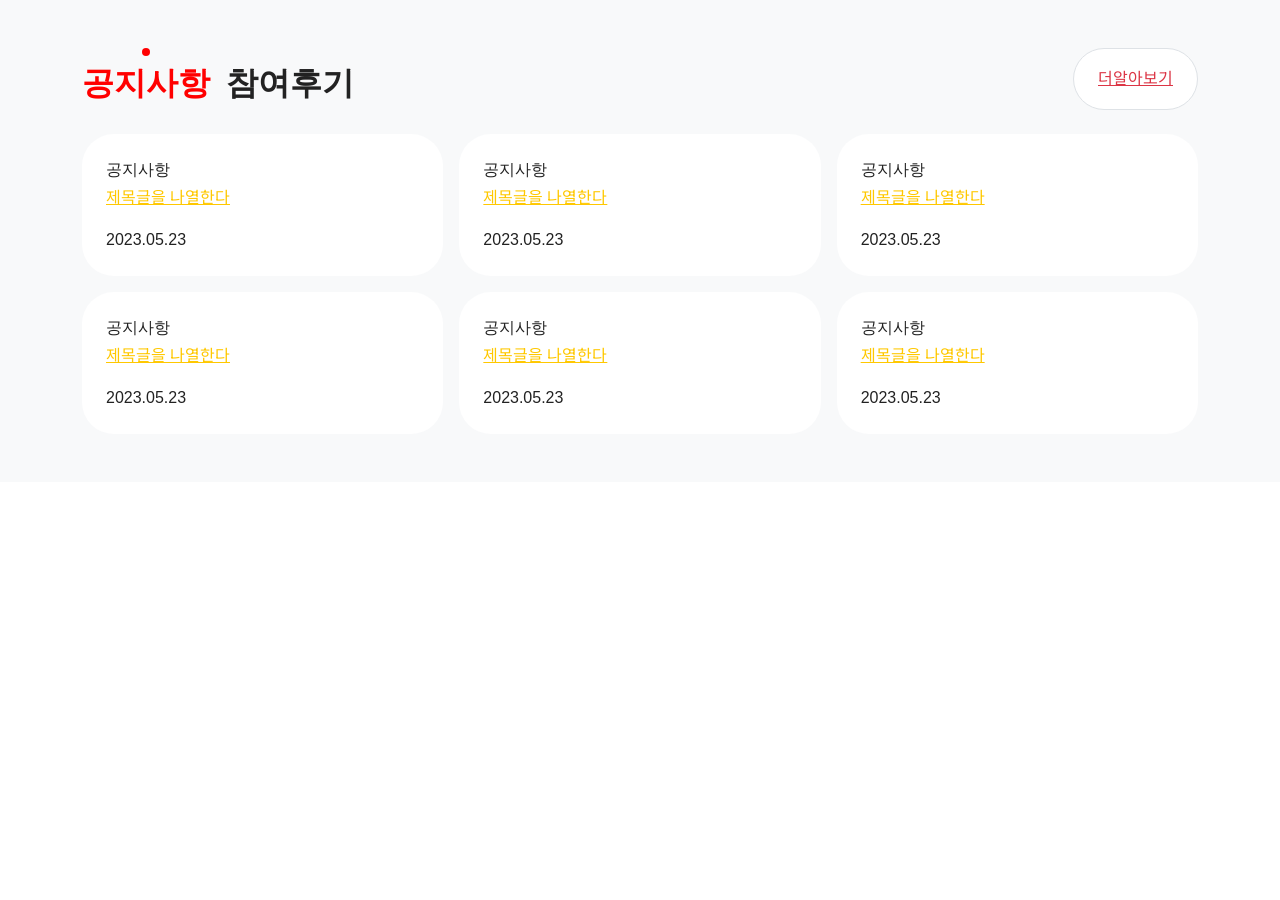
==== bs/rwd.html @ f4974446 "어떻게 하면 제작스피드를 올릴까? 공통클래스 파먹기" ====
<!DOCTYPE html>
<html lang="en">
    <head>
<meta charset="utf-8" />
<meta name="viewport" content="width=device-width, initial-scale=1, shrink-to-fit=no" />
<meta name="og:site_name" content="달레의 블로그" />
<meta name="og:title" content="메타 태그를 통한 검색엔진 최적화" />
<meta name="og:description" 
      content="기계가 웹페이지를 효과적으로 이해할 수 있도록 사용하는 메타 태그에 대해서 알아보겠습니다."
/>
<meta name="og:type" content="website" />
<meta name="og:url" content="https://www.daleseo.com/html-meta" />
<meta
  name="og:image"
  content="https://www.daleseo.com/html-meta/thumbnail.png"/>
        <title>Agency - Start Bootstrap Theme</title>
        <!-- Favicon-->
        <link rel="icon" type="image/x-icon" href="assets/favicon.ico" />
        <link rel="stylesheet" href="css/font.css">
        <!-- Core theme CSS (includes Bootstrap)-->
        <link href="css/styles.css" rel="stylesheet" />
        <link rel="stylesheet" href="css/hard.css">
    </head>
    <body id="page-top">
    
        <section id="notice" class="bg-light py-3 py-lg-5">
            <div class="container">
                <div class="title d-flex justify-content-between">
                    <h2><strong class="me-3 active">공지사항</strong><span class="">참여후기</span></h2>
                    <a href="" class="border rounded-pill bg-white text-danger borded-danger px-4 py-3">더알아보기</a>
                </div>
                <ul class="d-md-flex justify-content-between flex-wrap ps-0 mb-0 mt-4">
                    <li class="col-lg-4 col-md-6 px-2 mb-3">
                        <div class="bg-white p-4  round ">
                            <span>공지사항</span>
                            <p><a href="">제목글을 나열한다</a></p>
                            <span>2023.05.23</span>
                        </div>                        
                    </li>
                    <li class="col-lg-4 col-md-6  px-2 mb-3 ">
                        <div class="bg-white p-4  round">
                            <span>공지사항</span>
                            <p><a href="">제목글을 나열한다</a></p>
                            <span >2023.05.23</span>
                        </div>   
                    </li>
                    <li class="col-lg-4 col-md-6  px-2 mb-3 ">
                        <div class="bg-white p-4  round">
                            <span>공지사항</span>
                            <p><a href="">제목글을 나열한다</a></p>
                            <span>2023.05.23</span>
                        </div>   
                    </li>
                    <li class="col-lg-4 col-md-6  px-2 mb-3 mb-md-0">
                        <div class="bg-white p-4  round">
                            <span>공지사항</span>
                            <p><a href="">제목글을 나열한다</a></p>
                            <span>2023.05.23</span>
                        </div>   
                    </li>
                    <li class="col-lg-4 col-md-6 mb-3  px-2 mb-md-0">
                        <div class="bg-white p-4  round">
                            <span>공지사항</span>
                            <p><a href="">제목글을 나열한다</a></p>
                            <span>2023.05.23</span>
                        </div>   
                    </li>
                    <li class="col-lg-4 col-md-6 mb-3  px-2 mb-md-0">
                        <div class="bg-white p-4  round">
                            <span>공지사항</span>
                            <p><a href="">제목글을 나열한다</a></p>
                            <span>2023.05.23</span>
                        </div>   
                    </li>
                </ul>
            </div>
        </section>
        <script src="https://cdn.jsdelivr.net/npm/bootstrap@5.2.3/dist/js/bootstrap.bundle.min.js"></script>
        <script src="js/scripts.js"></script>
        <script src="https://cdn.startbootstrap.com/sb-forms-latest.js"></script>
    
      
    </body>
</html>
---- bs/css/font.css ----
@import url("https://cdn.jsdelivr.net/npm/bootstrap-icons@1.10.5/font/bootstrap-icons.css");
@import url('https://fonts.googleapis.com/css2?family=Montserrat:wght@300;500;600&family=Noto+Sans+KR:wght@100;300;400;500;700;900&display=swap');
---- bs/css/hard.css ----
/* font-family: 'Montserrat', sans-serif;
font-family: 'Noto Sans KR', sans-serif; */


body{
    color:#222;
}
a{ font-family: 'Noto Sans KR', sans-serif;}
li{ list-style: none;;}

h2 .active{
    display: inline-block;
    color: red;
}
h2 .active:before{
    content: "";
    display: block;
    width:8px;
    height:8px;
    border-radius: 50%;
    background-color: red;
    margin: 0 auto 8px;
}



#notice .round{
    border-radius: 2rem;


}
#notice ul{
    margin-left:-0.5rem;
    margin-right:-0.5rem;
}
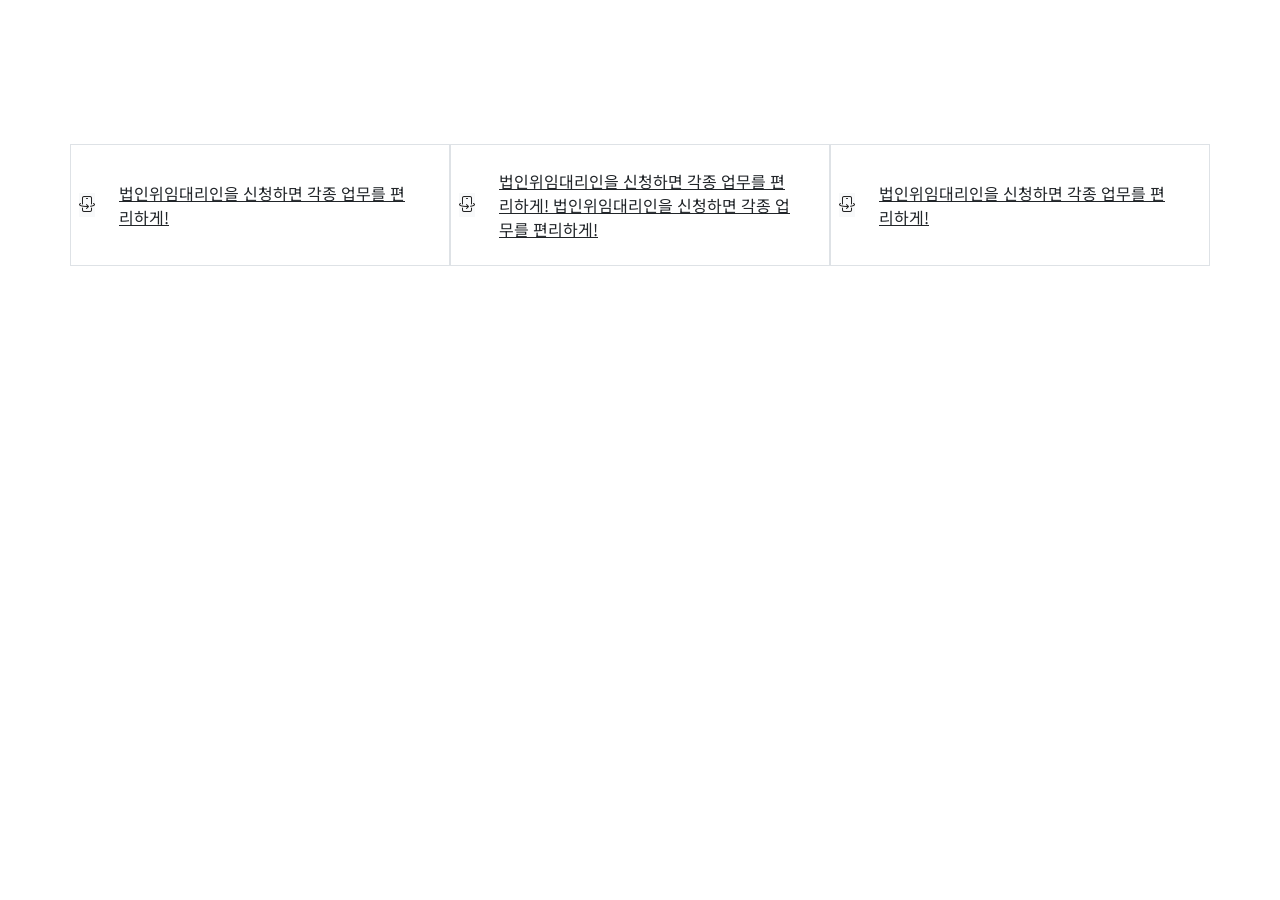
==== commit 2f737822: "d-flex의 다양한 기능" ====
--- a/bs/rwd.html
+++ b/bs/rwd.html
@@ -23,60 +23,44 @@
     </head>
     <body id="page-top">
     
-        <section id="notice" class="bg-light py-3 py-lg-5">
-            <div class="container">
-                <div class="title d-flex justify-content-between">
-                    <h2><strong class="me-3 active">공지사항</strong><span class="">참여후기</span></h2>
-                    <a href="" class="border rounded-pill bg-white text-danger borded-danger px-4 py-3">더알아보기</a>
-                </div>
-                <ul class="d-md-flex justify-content-between flex-wrap ps-0 mb-0 mt-4">
-                    <li class="col-lg-4 col-md-6 px-2 mb-3">
-                        <div class="bg-white p-4  round ">
-                            <span>공지사항</span>
-                            <p><a href="">제목글을 나열한다</a></p>
-                            <span>2023.05.23</span>
-                        </div>                        
+      <section id="sectionNm" >
+        <div class="container ">
+          
+           
+                <ul class="row  p-0  align-items-stretch ">
+                    <li class="col-4 px-2 border">
+                        <div class=" d-flex align-items-center  h-100">
+                            <i class="bi bi-phone-flip bg-light "></i>
+                            <a class="p-4 text-dark ">법인위임대리인을 신청하면 각종 업무를 편리하게!</a>
+                        </div>
                     </li>
-                    <li class="col-lg-4 col-md-6  px-2 mb-3 ">
-                        <div class="bg-white p-4  round">
-                            <span>공지사항</span>
-                            <p><a href="">제목글을 나열한다</a></p>
-                            <span >2023.05.23</span>
-                        </div>   
+                    <li class="col-4 px-2 border">
+                        <div class=" d-flex align-items-center  h-100">
+                            <i class="bi bi-phone-flip bg-light "></i>
+                            <a class="p-4 text-dark ">
+                                법인위임대리인을 신청하면 각종 업무를 편리하게!
+                                법인위임대리인을 신청하면 각종 업무를 편리하게!</a>
+                        </div>
                     </li>
-                    <li class="col-lg-4 col-md-6  px-2 mb-3 ">
-                        <div class="bg-white p-4  round">
-                            <span>공지사항</span>
-                            <p><a href="">제목글을 나열한다</a></p>
-                            <span>2023.05.23</span>
-                        </div>   
-                    </li>
-                    <li class="col-lg-4 col-md-6  px-2 mb-3 mb-md-0">
-                        <div class="bg-white p-4  round">
-                            <span>공지사항</span>
-                            <p><a href="">제목글을 나열한다</a></p>
-                            <span>2023.05.23</span>
-                        </div>   
-                    </li>
-                    <li class="col-lg-4 col-md-6 mb-3  px-2 mb-md-0">
-                        <div class="bg-white p-4  round">
-                            <span>공지사항</span>
-                            <p><a href="">제목글을 나열한다</a></p>
-                            <span>2023.05.23</span>
-                        </div>   
-                    </li>
-                    <li class="col-lg-4 col-md-6 mb-3  px-2 mb-md-0">
-                        <div class="bg-white p-4  round">
-                            <span>공지사항</span>
-                            <p><a href="">제목글을 나열한다</a></p>
-                            <span>2023.05.23</span>
-                        </div>   
+                    <li class="col-4 px-2 border">
+                        <div class=" d-flex align-items-center  h-100">
+                            <i class="bi bi-phone-flip bg-light "></i>
+                            <a class="p-4 text-dark ">법인위임대리인을 신청하면 각종 업무를 편리하게!</a>
+                        </div>
                     </li>
                 </ul>
-            </div>
-        </section>
+           
+        </div>
+      </section>
+    
+
+
+
         <script src="https://cdn.jsdelivr.net/npm/bootstrap@5.2.3/dist/js/bootstrap.bundle.min.js"></script>
         <script src="js/scripts.js"></script>
+        
+
+
         <script src="https://cdn.startbootstrap.com/sb-forms-latest.js"></script>
     
       
--- a/bs/css/hard.css
+++ b/bs/css/hard.css
@@ -32,4 +32,8 @@
 #notice ul{
     margin-left:-0.5rem;
     margin-right:-0.5rem;
-}+}
+
+
+
+
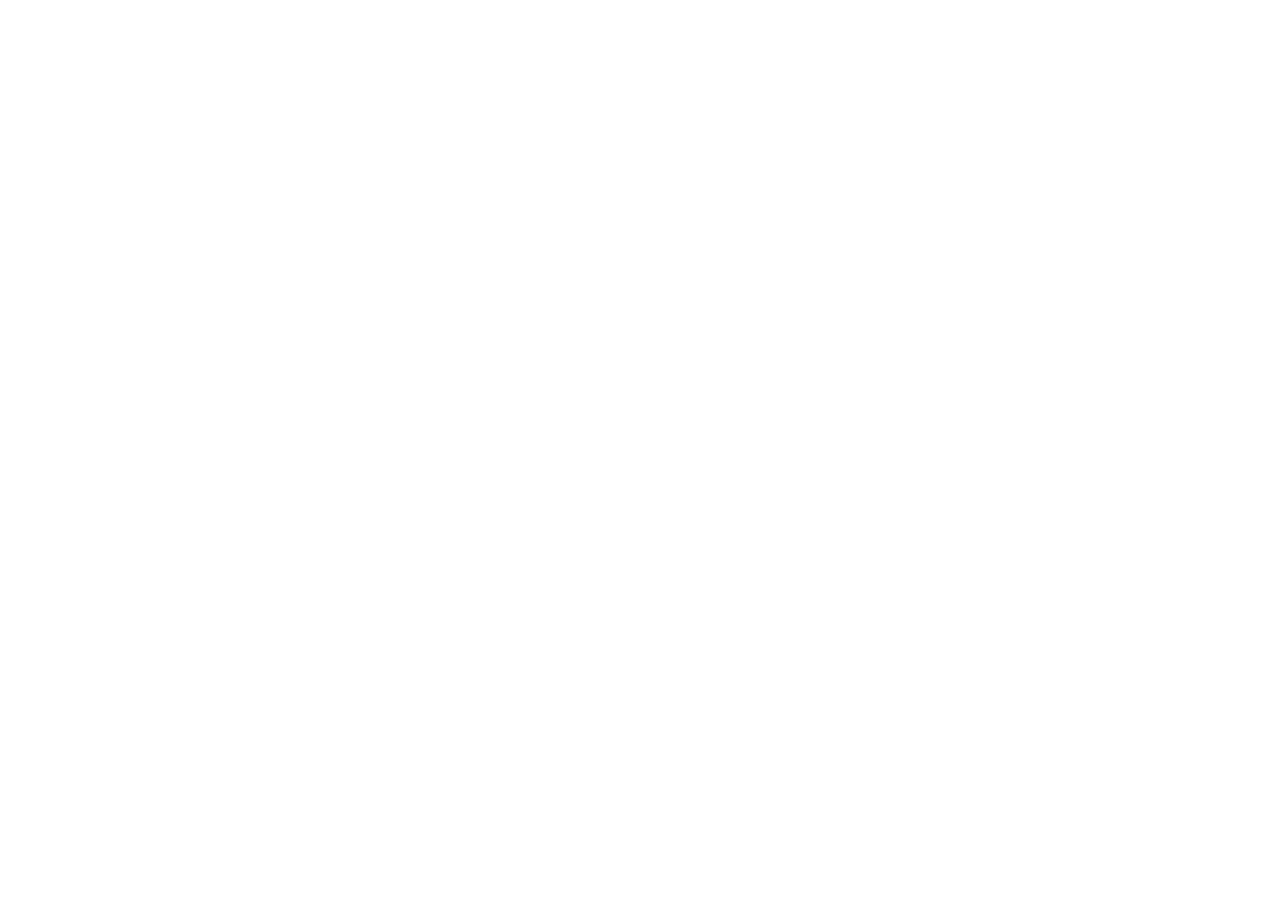
==== commit 8b4e207e: "삼성반도체 따라하기" ====
--- a/bs/rwd.html
+++ b/bs/rwd.html
@@ -22,34 +22,55 @@
         <link rel="stylesheet" href="css/hard.css">
     </head>
     <body id="page-top">
-    
-      <section id="sectionNm" >
+        <!-- https://semiconductor.samsung.com/kr/  -->
+        <!-- 주요제품 섹션 -->
+      <section id="sectionSamsung" >
         <div class="container ">
           
-           
-                <ul class="row  p-0  align-items-stretch ">
-                    <li class="col-4 px-2 border">
-                        <div class=" d-flex align-items-center  h-100">
-                            <i class="bi bi-phone-flip bg-light "></i>
-                            <a class="p-4 text-dark ">법인위임대리인을 신청하면 각종 업무를 편리하게!</a>
-                        </div>
-                    </li>
-                    <li class="col-4 px-2 border">
-                        <div class=" d-flex align-items-center  h-100">
-                            <i class="bi bi-phone-flip bg-light "></i>
-                            <a class="p-4 text-dark ">
-                                법인위임대리인을 신청하면 각종 업무를 편리하게!
-                                법인위임대리인을 신청하면 각종 업무를 편리하게!</a>
-                        </div>
-                    </li>
-                    <li class="col-4 px-2 border">
-                        <div class=" d-flex align-items-center  h-100">
-                            <i class="bi bi-phone-flip bg-light "></i>
-                            <a class="p-4 text-dark ">법인위임대리인을 신청하면 각종 업무를 편리하게!</a>
-                        </div>
-                    </li>
-                </ul>
-           
+           <ul class="row">
+            <li class="col-md-4 thumb1 bgimg p-3">
+                <div class="round p-4">
+                    <a href="" class="d-block text-white">
+                        <span class="fontS">작은 글씨 분류</span>
+                        <h3>주제가 들어가도록 한다.<br>두번째 줄 맞춰두기</h3>
+                    </a>
+                </div>
+            </li>
+            <li class="col-md-4 thumb2 bgimg p-3">
+                <div class="round p-4">
+                    <a href="" class="d-block text-white">
+                        <span class="fontS">작은 글씨 분류</span>
+                        <h3>주제가 들어가도록 한다.<br>두번째 줄 맞춰두기</h3>
+                    </a>
+                </div>
+            </li>
+            
+            <li class="col-md-4 thumb4 bgimg p-3">
+                <div class="round p-4">
+                    <a href="" class="d-block text-white">
+                        <span class="fontS">작은 글씨 분류</span>
+                        <h3>주제가 들어가도록 한다.<br>두번째 줄 맞춰두기</h3>
+                    </a>
+                </div>
+            </li>
+            <li class="col-md-4 thumb5 bgimg p-3">
+                <div class="round p-4">
+                    <a href="" class="d-block text-white">
+                        <span class="fontS">작은 글씨 분류</span>
+                        <h3>주제가 들어가도록 한다.<br>두번째 줄 맞춰두기</h3>
+                    </a>
+                </div>
+            </li>
+            <li class="col-md-4 thumb6 bgimg p-3">
+                <div class="round p-4">
+                    <a href="" class="d-block text-white">
+                        <span class="fontS">작은 글씨 분류</span>
+                        <h3>주제가 들어가도록 한다.<br>두번째 줄 맞춰두기</h3>
+                    </a>
+                </div>
+            </li>
+           </ul>
+               
         </div>
       </section>
     
--- a/bs/css/hard.css
+++ b/bs/css/hard.css
@@ -6,34 +6,30 @@
     color:#222;
 }
 a{ font-family: 'Noto Sans KR', sans-serif;}
-li{ list-style: none;;}
+li{ list-style: none;}
 
-h2 .active{
-    display: inline-block;
-    color: red;
-}
-h2 .active:before{
-    content: "";
-    display: block;
-    width:8px;
-    height:8px;
-    border-radius: 50%;
-    background-color: red;
-    margin: 0 auto 8px;
-}
+.bgimg{}
+.round{}
+.fontS{}
 
-
-
-#notice .round{
-    border-radius: 2rem;
-
+#sectionSamsung{
 
 }
-#notice ul{
-    margin-left:-0.5rem;
-    margin-right:-0.5rem;
-}
+#sectionSamsung .thumb1{}
+#sectionSamsung .thumb2{}
+#sectionSamsung .thumb3{}
+#sectionSamsung .thumb4{}
+#sectionSamsung .thumb5{}
+#sectionSamsung .thumb6{}
 
 
 
 
+
+
+
+
+
+
+
+
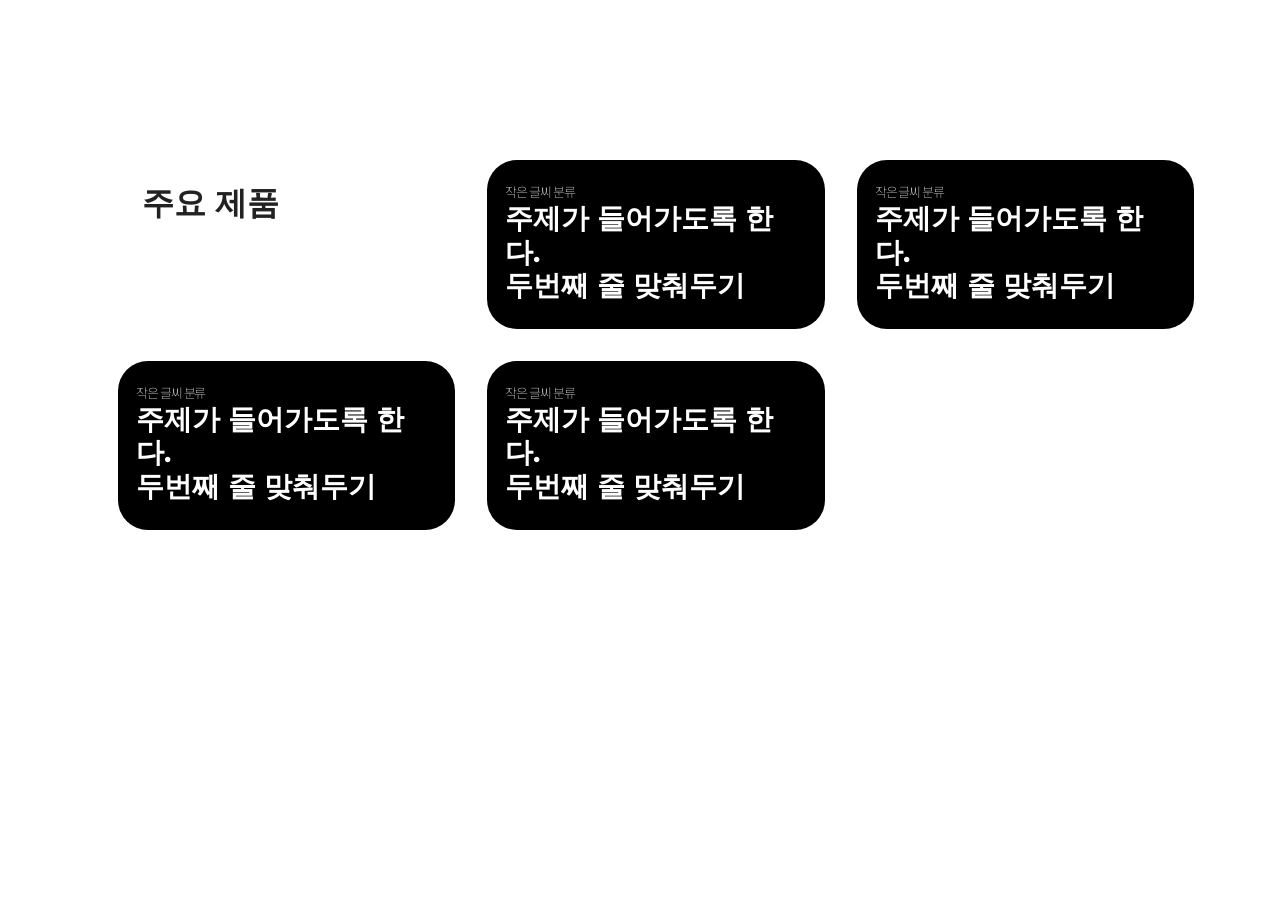
==== commit f878d9cd: "기본스타일완성" ====
--- a/bs/rwd.html
+++ b/bs/rwd.html
@@ -29,15 +29,12 @@
           
            <ul class="row">
             <li class="col-md-4 thumb1 bgimg p-3">
-                <div class="round p-4">
-                    <a href="" class="d-block text-white">
-                        <span class="fontS">작은 글씨 분류</span>
-                        <h3>주제가 들어가도록 한다.<br>두번째 줄 맞춰두기</h3>
-                    </a>
+                <div class="p-4">
+                    <h2>주요 제품</h2>
                 </div>
             </li>
             <li class="col-md-4 thumb2 bgimg p-3">
-                <div class="round p-4">
+                <div class="round ">
                     <a href="" class="d-block text-white">
                         <span class="fontS">작은 글씨 분류</span>
                         <h3>주제가 들어가도록 한다.<br>두번째 줄 맞춰두기</h3>
@@ -46,7 +43,7 @@
             </li>
             
             <li class="col-md-4 thumb4 bgimg p-3">
-                <div class="round p-4">
+                <div class="round ">
                     <a href="" class="d-block text-white">
                         <span class="fontS">작은 글씨 분류</span>
                         <h3>주제가 들어가도록 한다.<br>두번째 줄 맞춰두기</h3>
@@ -54,7 +51,7 @@
                 </div>
             </li>
             <li class="col-md-4 thumb5 bgimg p-3">
-                <div class="round p-4">
+                <div class="round ">
                     <a href="" class="d-block text-white">
                         <span class="fontS">작은 글씨 분류</span>
                         <h3>주제가 들어가도록 한다.<br>두번째 줄 맞춰두기</h3>
@@ -62,7 +59,7 @@
                 </div>
             </li>
             <li class="col-md-4 thumb6 bgimg p-3">
-                <div class="round p-4">
+                <div class="round ">
                     <a href="" class="d-block text-white">
                         <span class="fontS">작은 글씨 분류</span>
                         <h3>주제가 들어가도록 한다.<br>두번째 줄 맞춰두기</h3>
--- a/bs/css/hard.css
+++ b/bs/css/hard.css
@@ -9,8 +9,9 @@
 li{ list-style: none;}
 
 .bgimg{}
-.round{}
-.fontS{}
+.round,
+.round a{ border-radius: 30px;}
+.fontS{ font-size: 13px; font-weight: 100; letter-spacing: -0.083em;}
 
 #sectionSamsung{
 
@@ -21,6 +22,11 @@
 #sectionSamsung .thumb4{}
 #sectionSamsung .thumb5{}
 #sectionSamsung .thumb6{}
+#sectionSamsung .bgimg a{
+    background-color: black ;
+    padding: 18px;
+    text-decoration: none;
+}
 
 
 
@@ -33,3 +39,4 @@
 
 
 
+
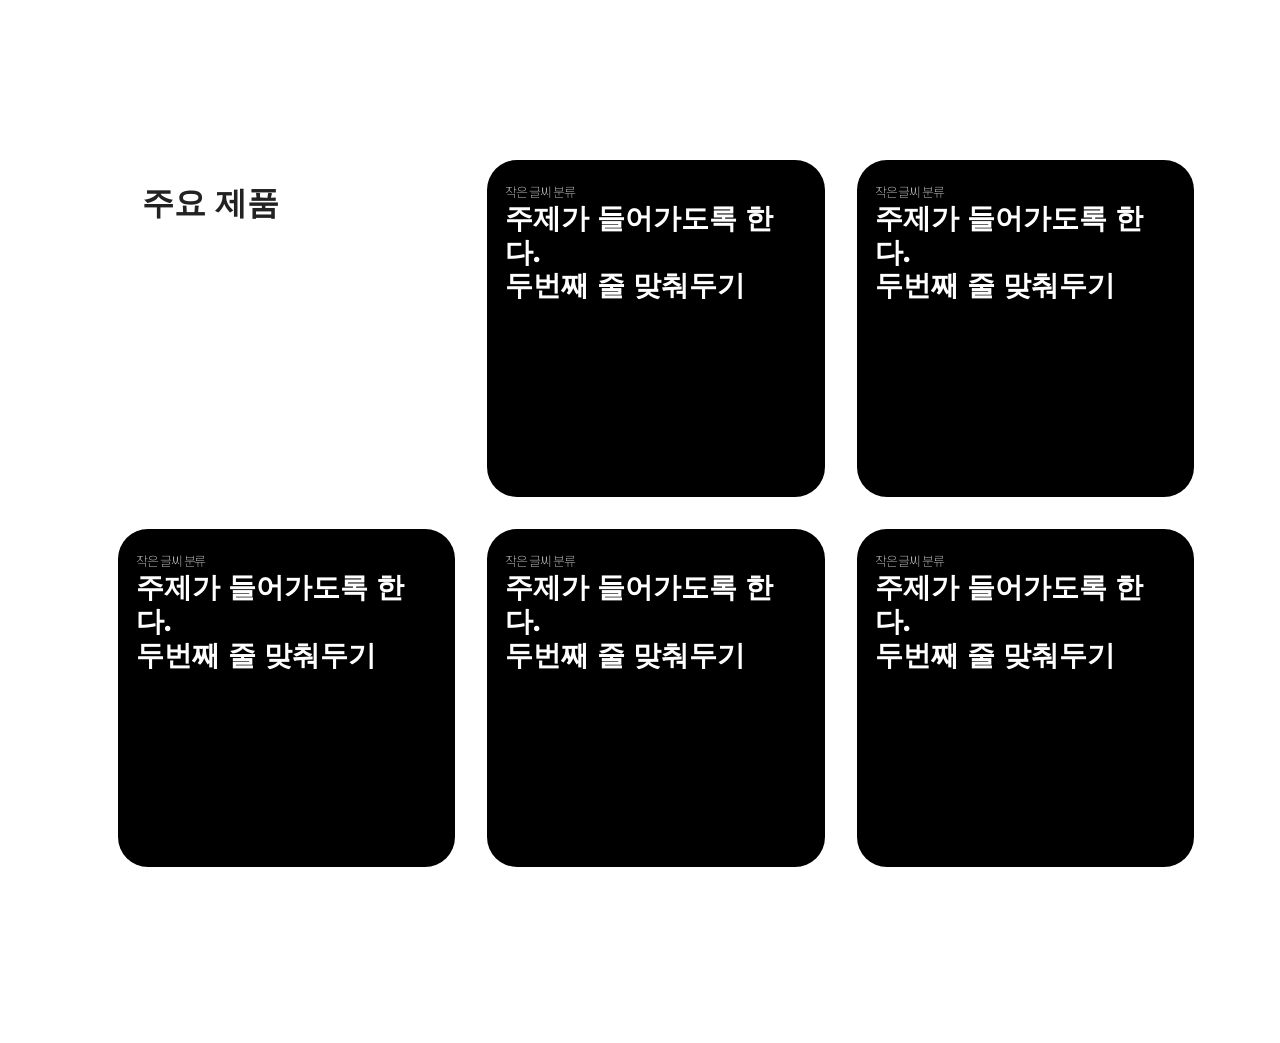
==== commit 8e3e2224: "모바일에는 작은 타이틀없애기 / 중간사이즈에서는 2개씩 나열하기" ====
--- a/bs/rwd.html
+++ b/bs/rwd.html
@@ -28,40 +28,48 @@
         <div class="container ">
           
            <ul class="row">
-            <li class="col-md-4 thumb1 bgimg p-3">
+            <li class="col-lg-4 col-md-6  thumb1 bgimg p-3">
                 <div class="p-4">
                     <h2>주요 제품</h2>
                 </div>
             </li>
-            <li class="col-md-4 thumb2 bgimg p-3">
+            <li class="col-lg-4 col-md-6 thumb2 bgimg p-3">
                 <div class="round ">
                     <a href="" class="d-block text-white">
-                        <span class="fontS">작은 글씨 분류</span>
+                        <span class="fontS d-none d-md-inline">작은 글씨 분류</span>
                         <h3>주제가 들어가도록 한다.<br>두번째 줄 맞춰두기</h3>
                     </a>
                 </div>
             </li>
             
-            <li class="col-md-4 thumb4 bgimg p-3">
+            <li class="col-lg-4 col-md-6 thumb4 bgimg p-3">
                 <div class="round ">
                     <a href="" class="d-block text-white">
-                        <span class="fontS">작은 글씨 분류</span>
+                        <span class="fontS d-none d-md-inline">작은 글씨 분류</span>
                         <h3>주제가 들어가도록 한다.<br>두번째 줄 맞춰두기</h3>
                     </a>
                 </div>
             </li>
-            <li class="col-md-4 thumb5 bgimg p-3">
+            <li class="col-lg-4 col-md-6 thumb5 bgimg p-3">
                 <div class="round ">
                     <a href="" class="d-block text-white">
-                        <span class="fontS">작은 글씨 분류</span>
+                        <span class="fontS d-none d-md-inline">작은 글씨 분류</span>
                         <h3>주제가 들어가도록 한다.<br>두번째 줄 맞춰두기</h3>
                     </a>
                 </div>
             </li>
-            <li class="col-md-4 thumb6 bgimg p-3">
+            <li class="col-lg-4 col-md-6 thumb6 bgimg p-3">
                 <div class="round ">
                     <a href="" class="d-block text-white">
-                        <span class="fontS">작은 글씨 분류</span>
+                        <span class="fontS d-none d-md-inline">작은 글씨 분류</span>
+                        <h3>주제가 들어가도록 한다.<br>두번째 줄 맞춰두기</h3>
+                    </a>
+                </div>
+            </li>
+            <li class="col-lg-4 col-md-6 thumb6 bgimg p-3">
+                <div class="round ">
+                    <a href="" class="d-block text-white">
+                        <span class="fontS d-none d-md-inline">작은 글씨 분류</span>
                         <h3>주제가 들어가도록 한다.<br>두번째 줄 맞춰두기</h3>
                     </a>
                 </div>
--- a/bs/css/hard.css
+++ b/bs/css/hard.css
@@ -8,25 +8,25 @@
 a{ font-family: 'Noto Sans KR', sans-serif;}
 li{ list-style: none;}
 
-.bgimg{}
-.round,
-.round a{ border-radius: 30px;}
+
+.round, .round a{ border-radius: 30px;}
 .fontS{ font-size: 13px; font-weight: 100; letter-spacing: -0.083em;}
 
-#sectionSamsung{
-
+#sectionSamsung .bgimg a{ 
+    background: 
+    url(https://image.semiconductor.samsung.com/image/samsung/p6/semiconductor/home/feature/230314/th-home-pm9c1a-pc2@2x.png)
+    center no-repeat ;
+    background-size: auto 100%;
 }
-#sectionSamsung .thumb1{}
-#sectionSamsung .thumb2{}
-#sectionSamsung .thumb3{}
-#sectionSamsung .thumb4{}
-#sectionSamsung .thumb5{}
-#sectionSamsung .thumb6{}
-#sectionSamsung .bgimg a{
+#sectionSamsung .bgimg div a{
     background-color: black ;
     padding: 18px;
     text-decoration: none;
+    position: absolute;
+    left:0; right:0;
+    top:0; bottom:0;
 }
+#sectionSamsung li div{ position: relative; height: 0; padding-top: 100%;}
 
 
 
@@ -39,4 +39,3 @@
 
 
 
-
